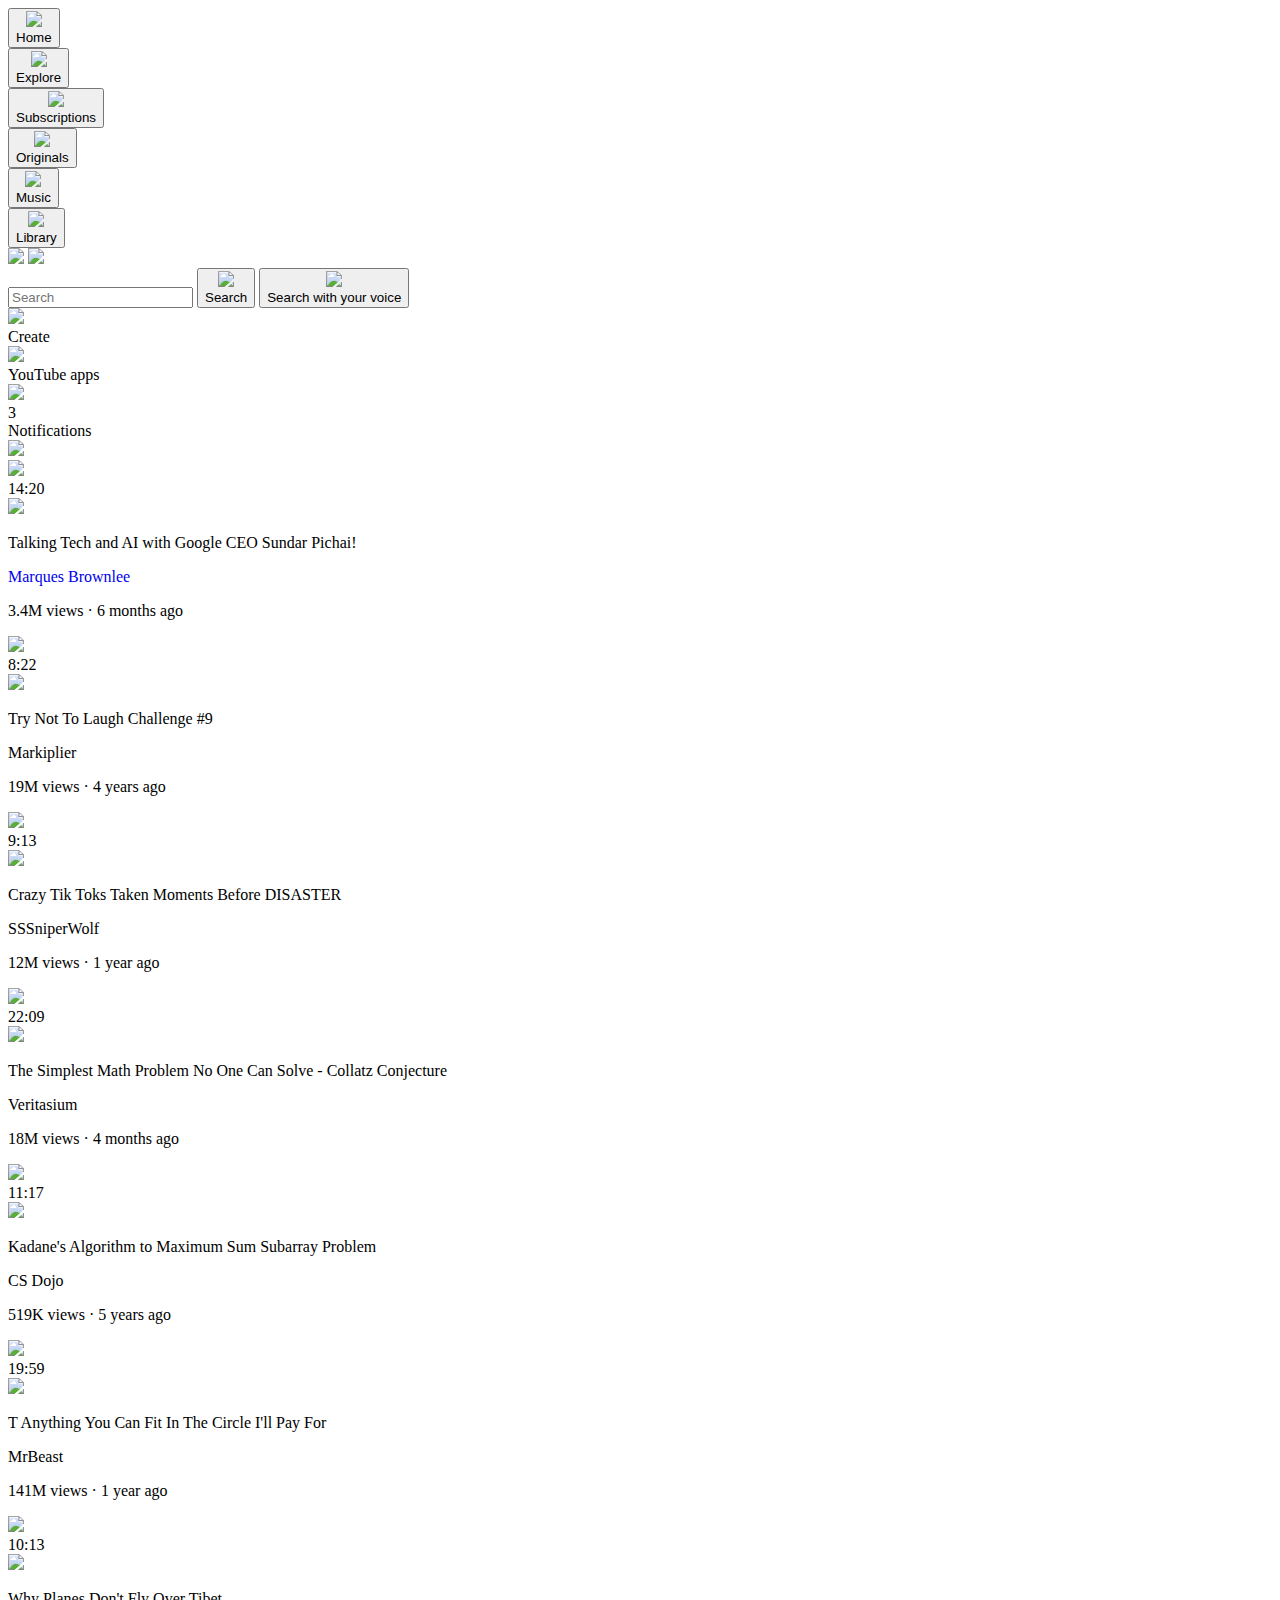
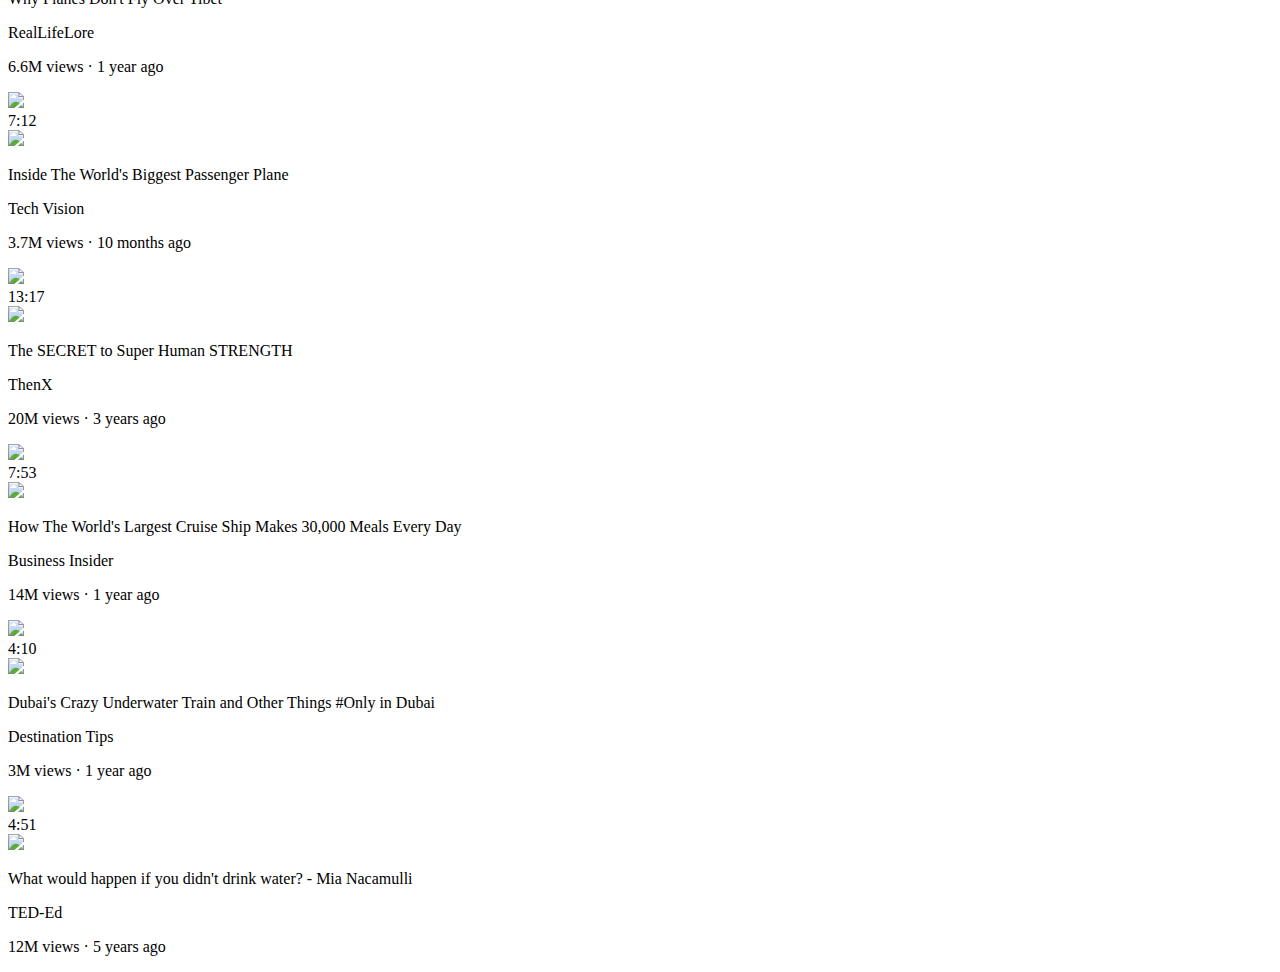
==== index.html @ 741eb768 "Update and rename youtube-copy-project.html to index.html" ====
<!DOCTYPE html>
<html>

<head>
    <title>Youtube</title>
    <link rel="stylesheet" href="../projects/styles/youtube.css">
    <link rel="preconnect" href="https://fonts.googleapis.com">
    <link rel="preconnect" href="https://fonts.gstatic.com" crossorigin>
    <link
        href="https://fonts.googleapis.com/css2?family=Roboto:ital,wght@0,100;0,300;0,400;0,500;0,700;0,900;1,100;1,300;1,400;1,500;1,700;1,900&display=swap"
        rel="stylesheet">
</head>

<body>
<div class="sidebar">
    <div><button class="icon-button home-button"><img class="icon" src="../../projects/images/home.svg"><div>Home</div></button></div>
    <div><button class="icon-button"><img class="icon" src="../../projects/images/explore.svg"><div>Explore</div></button></div>
    <div><button class="icon-button"><img class="icon" src="../../projects/images/subscriptions.svg"><div>Subscriptions</div></button></div>
    <div><button class="icon-button"><img class="icon" src="../../projects/images/originals.svg"><div>Originals</div></button></div>
    <div><button class="icon-button"><img class="icon" src="../../projects/images/youtube-music.svg"><div>Music</div></button></div>
    <div><button class="icon-button"><img class="icon" src="../../projects/images/library.svg"><div>Library</div></button></div>
</div>
    <div class="header">
        <div class="left-section">
           
                <img class="hamburger-menu" src="../../projects/images/hamburger-menu.svg">
                <img class="youtube-logo" src="../../projects/images/youtube-logo.svg">
        </div>
        <div class="middle-section">  <input type="text" class="input-button" placeholder="Search">
        <button class="search-button"><img class="search-button-icon" src="../../projects/images/search.svg">
            <div class="tooltip">Search</div>
        </button>
        <button class="voice-search"><img class="voice-search-icon" src="../../projects/images/voice-search-icon.svg">
            <div class="tooltip">Search with your voice</div>
        </button>
        </div>
        <div class="right-section">
            <div class="uploadButton"><img class="upload-button" src="../../projects/images/upload.svg"><div class="tooltip">Create</div></div>
            <div class="youtubeApps"><img class="youtube-app" src="../../projects/images/youtube-apps.svg"><div class="tooltip">YouTube apps</div></div>
            <div class="notifications-button-container">
                 <img class="notifications-button" src="../../projects/images/notifications.svg">
            <div class="notifications-count">3</div> 
            <div class="tooltip">Notifications</div>   
            </div>
            <img class="my-channel-button" src="../../projects/images/116157499_108825174258979_5008131871208756282_n.jpg">
        </div>
    </div>
  

    <div class="container">
        <div>
            <div class="thumbnail-container">
                <a href="https://www.youtube.com/watch?v=n2RNcPRtAiY&ab_channel=MarquesBrownlee"><img class="cs-thumbnail" src="../../projects/images/thumbnail-1.webp"></a>
           <div class="video-time">14:20</div>
        </div>
            <div>
                <div class="video-info">

                    <div class="profile">
                        <a href="https://www.youtube.com/c/mkbhd"><img class="profile-picture" src="../../projects/images/channel-1.jpeg"></a>
                    </div>

                    <div class="video-details">

                        <p class="video-title">Talking Tech and AI with Google CEO Sundar Pichai!</p>
                        <a href="https://www.youtube.com/c/mkbhd" style="text-decoration:none"><p class="video-author">Marques Brownlee</p></a>
                        <p class="video-stats">3.4M views &#183; 6 months ago</p>

                    </div>

                </div>


            </div>
        </div>

        <div>
            <div class="thumbnail-container"><img class="cs-thumbnail" src="../../projects/images/thumbnail-2.webp">
                <div class="video-time">8:22</div></div>
            <div>
                <div class="video-info">

                    <div class="profile">
                        <img class="profile-picture" src="../../projects/images/channel-2.jpeg">
                    </div>

                    <div class="video-details">

                        <p class="video-title">Try Not To Laugh Challenge #9</p>
                        <p class="video-author">Markiplier</p>
                        <p class="video-stats">19M views &#183; 4 years ago</p>

                    </div>

                </div>


            </div>
        </div>


        <div>
            <div class="thumbnail-container"><img class="cs-thumbnail" src="../../projects/images/thumbnail-3.webp">  <div class="video-time">9:13</div></div>
            <div>
                <div class="video-info">

                    <div class="profile">
                        <img class="profile-picture" src="../../projects/images/channel-3.jpeg">
                    </div>

                    <div class="video-details">

                        <p class="video-title"> Crazy Tik Toks Taken Moments Before DISASTER</p>
                        <p class="video-author">SSSniperWolf</p>
                        <p class="video-stats">12M views &#183; 1 year ago</p>

                    </div>

                </div>


            </div>
        </div>


        <div>
            <div class="thumbnail-container"><img class="cs-thumbnail" src="../../projects/images/thumbnail-4.webp">  <div class="video-time">22:09</div></div>
            <div>
                <div class="video-info">

                    <div class="profile">
                        <img class="profile-picture" src="../../projects/images/channel-4.jpeg">
                    </div>

                    <div class="video-details">

                        <p class="video-title">The Simplest Math Problem No One Can Solve - Collatz Conjecture</p>
                        <p class="video-author">Veritasium</p>
                        <p class="video-stats">18M views &#183; 4 months ago</p>

                    </div>

                </div>


            </div>
        </div>


        <div>
            <div class="thumbnail-container"><img class="cs-thumbnail" src="../../projects/images/thumbnail-5.webp">  <div class="video-time">11:17</div></div>
            <div>
                <div class="video-info">

                    <div class="profile">
                        <img class="profile-picture" src="../../projects/images/channel-5.jpeg">
                    </div>

                    <div class="video-details">

                        <p class="video-title"> Kadane's Algorithm to Maximum Sum Subarray Problem</p>
                        <p class="video-author">CS Dojo</p>
                        <p class="video-stats">519K views &#183; 5 years ago</p>

                    </div>

                </div>


            </div>
        </div>


        <div>
            <div class="thumbnail-container"><img class="cs-thumbnail" src="../../projects/images/thumbnail-6.webp">  <div class="video-time">19:59</div></div>
            <div>
                <div class="video-info">

                    <div class="profile">
                        <img class="profile-picture" src="../../projects/images/channel-6.jpeg">
                    </div>

                    <div class="video-details">

                        <p class="video-title">T Anything You Can Fit In The Circle I'll Pay For</p>
                        <p class="video-author">MrBeast</p>
                        <p class="video-stats">141M views &#183; 1 year ago</p>

                    </div>

                </div>


            </div>
        </div>
        <div>
            <div class="thumbnail-container"><img class="cs-thumbnail" src="../../projects/images/thumbnail-7.webp">
                <div class="video-time">10:13</div></div>
            <div>
                <div class="video-info">

                    <div class="profile">
                        <img class="profile-picture" src="../../projects/images/channel-7.jpeg">
                    </div>

                    <div class="video-details">

                        <p class="video-title">Why Planes Don't Fly Over Tibet</p>
                        <p class="video-author">RealLifeLore</p>
                        <p class="video-stats">6.6M views &#183; 1 year ago</p>

                    </div>

                </div>


            </div>
        </div>
        <div>
            <div class="thumbnail-container"><img class="cs-thumbnail" src="../../projects/images/thumbnail-8.webp">
                <div class="video-time">7:12</div></div>
            <div>
                <div class="video-info">

                    <div class="profile">
                        <img class="profile-picture" src="../../projects/images/channel-8.jpeg">
                    </div>

                    <div class="video-details">

                        <p class="video-title">Inside The World's Biggest Passenger Plane</p>
                        <p class="video-author">Tech Vision</p>
                        <p class="video-stats">3.7M views &#183; 10 months ago</p>

                    </div>

                </div>


            </div>
        </div>
        <div>
            <div class="thumbnail-container"><img class="cs-thumbnail" src="../../projects/images/thumbnail-9.webp">
                <div class="video-time">13:17</div></div>
            <div>
                <div class="video-info">

                    <div class="profile">
                        <img class="profile-picture" src="../../projects/images/channel-9.jpeg">
                    </div>

                    <div class="video-details">

                        <p class="video-title">The SECRET to Super Human STRENGTH</p>
                        <p class="video-author">ThenX</p>
                        <p class="video-stats">20M views &#183; 3 years ago</p>

                    </div>

                </div>


            </div>
        </div>
        <div>
            <div class="thumbnail-container"><img class="cs-thumbnail" src="../../projects/images/thumbnail-10.webp">
                <div class="video-time">7:53</div></div>
            <div>
                <div class="video-info">

                    <div class="profile">
                        <img class="profile-picture" src="../../projects/images/channel-10.jpeg">
                    </div>

                    <div class="video-details">

                        <p class="video-title">How The World's Largest Cruise Ship Makes 30,000 Meals Every Day</p>
                        <p class="video-author">Business Insider</p>
                        <p class="video-stats">14M views &#183; 1 year ago</p>

                    </div>

                </div>


            </div>
        </div>
        <div>
            <div class="thumbnail-container"><img class="cs-thumbnail" src="../../projects/images/thumbnail-11.webp">
                <div class="video-time">4:10</div></div>
            <div>
                <div class="video-info">

                    <div class="profile">
                        <img class="profile-picture" src="../../projects/images/channel-11.jpeg">
                    </div>

                    <div class="video-details">

                        <p class="video-title">Dubai's Crazy Underwater Train and Other Things #Only in Dubai</p>
                        <p class="video-author">Destination Tips</p>
                        <p class="video-stats">3M views &#183; 1 year ago</p>

                    </div>

                </div>


            </div>
        </div>
        <div>
            <div class="thumbnail-container"><img class="cs-thumbnail" src="../../projects/images/thumbnail-12.webp">
                <div class="video-time">4:51</div></div>
            <div>
                <div class="video-info">

                    <div class="profile">
                        <img class="profile-picture" src="../../projects/images/channel-12.jpeg">
                    </div>

                    <div class="video-details">

                        <p class="video-title">What would happen if you didn't drink water? - Mia Nacamulli</p>
                        <p class="video-author">TED-Ed</p>
                        <p class="video-stats">12M views &#183; 5 years ago</p>

                    </div>

                </div>


            </div>
        </div>



    </div>

</body>

</html>
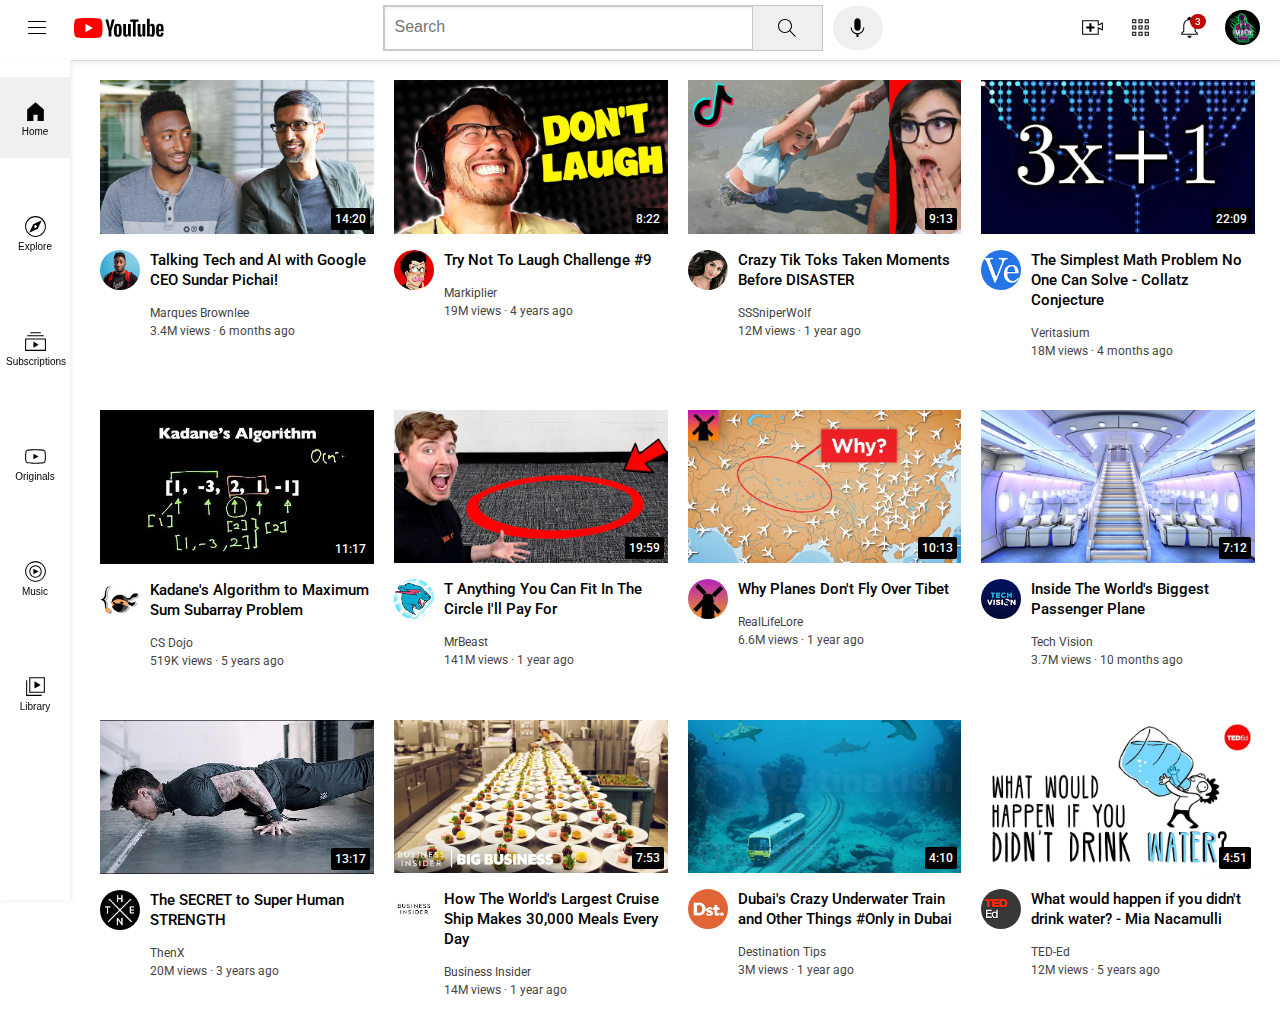
==== commit 501a9681: "index.html" ====
--- a/index.html
+++ b/index.html
@@ -3,7 +3,7 @@
 
 <head>
     <title>Youtube</title>
-    <link rel="stylesheet" href="../projects/styles/youtube.css">
+    <link rel="stylesheet" href="styles/youtube.css">
     <link rel="preconnect" href="https://fonts.googleapis.com">
     <link rel="preconnect" href="https://fonts.gstatic.com" crossorigin>
     <link
@@ -13,36 +13,36 @@
 
 <body>
 <div class="sidebar">
-    <div><button class="icon-button home-button"><img class="icon" src="../../projects/images/home.svg"><div>Home</div></button></div>
-    <div><button class="icon-button"><img class="icon" src="../../projects/images/explore.svg"><div>Explore</div></button></div>
-    <div><button class="icon-button"><img class="icon" src="../../projects/images/subscriptions.svg"><div>Subscriptions</div></button></div>
-    <div><button class="icon-button"><img class="icon" src="../../projects/images/originals.svg"><div>Originals</div></button></div>
-    <div><button class="icon-button"><img class="icon" src="../../projects/images/youtube-music.svg"><div>Music</div></button></div>
-    <div><button class="icon-button"><img class="icon" src="../../projects/images/library.svg"><div>Library</div></button></div>
+    <div><button class="icon-button home-button"><img class="icon" src="images/home.svg"><div>Home</div></button></div>
+    <div><button class="icon-button"><img class="icon" src="images/explore.svg"><div>Explore</div></button></div>
+    <div><button class="icon-button"><img class="icon" src="images/subscriptions.svg"><div>Subscriptions</div></button></div>
+    <div><button class="icon-button"><img class="icon" src="images/originals.svg"><div>Originals</div></button></div>
+    <div><button class="icon-button"><img class="icon" src="images/youtube-music.svg"><div>Music</div></button></div>
+    <div><button class="icon-button"><img class="icon" src="images/library.svg"><div>Library</div></button></div>
 </div>
     <div class="header">
         <div class="left-section">
            
-                <img class="hamburger-menu" src="../../projects/images/hamburger-menu.svg">
-                <img class="youtube-logo" src="../../projects/images/youtube-logo.svg">
+                <img class="hamburger-menu" src="images/hamburger-menu.svg">
+                <img class="youtube-logo" src="images/youtube-logo.svg">
         </div>
         <div class="middle-section">  <input type="text" class="input-button" placeholder="Search">
-        <button class="search-button"><img class="search-button-icon" src="../../projects/images/search.svg">
+        <button class="search-button"><img class="search-button-icon" src="images/search.svg">
             <div class="tooltip">Search</div>
         </button>
-        <button class="voice-search"><img class="voice-search-icon" src="../../projects/images/voice-search-icon.svg">
+        <button class="voice-search"><img class="voice-search-icon" src="images/voice-search-icon.svg">
             <div class="tooltip">Search with your voice</div>
         </button>
         </div>
         <div class="right-section">
-            <div class="uploadButton"><img class="upload-button" src="../../projects/images/upload.svg"><div class="tooltip">Create</div></div>
-            <div class="youtubeApps"><img class="youtube-app" src="../../projects/images/youtube-apps.svg"><div class="tooltip">YouTube apps</div></div>
+            <div class="uploadButton"><img class="upload-button" src="images/upload.svg"><div class="tooltip">Create</div></div>
+            <div class="youtubeApps"><img class="youtube-app" src="images/youtube-apps.svg"><div class="tooltip">YouTube apps</div></div>
             <div class="notifications-button-container">
-                 <img class="notifications-button" src="../../projects/images/notifications.svg">
+                 <img class="notifications-button" src="images/notifications.svg">
             <div class="notifications-count">3</div> 
             <div class="tooltip">Notifications</div>   
             </div>
-            <img class="my-channel-button" src="../../projects/images/116157499_108825174258979_5008131871208756282_n.jpg">
+            <img class="my-channel-button" src="images/116157499_108825174258979_5008131871208756282_n.jpg">
         </div>
     </div>
   
@@ -50,14 +50,14 @@
     <div class="container">
         <div>
             <div class="thumbnail-container">
-                <a href="https://www.youtube.com/watch?v=n2RNcPRtAiY&ab_channel=MarquesBrownlee"><img class="cs-thumbnail" src="../../projects/images/thumbnail-1.webp"></a>
+                <a href="https://www.youtube.com/watch?v=n2RNcPRtAiY&ab_channel=MarquesBrownlee"><img class="cs-thumbnail" src="images/thumbnail-1.webp"></a>
            <div class="video-time">14:20</div>
         </div>
             <div>
                 <div class="video-info">
 
                     <div class="profile">
-                        <a href="https://www.youtube.com/c/mkbhd"><img class="profile-picture" src="../../projects/images/channel-1.jpeg"></a>
+                        <a href="https://www.youtube.com/c/mkbhd"><img class="profile-picture" src="images/channel-1.jpeg"></a>
                     </div>
 
                     <div class="video-details">
@@ -75,13 +75,13 @@
         </div>
 
         <div>
-            <div class="thumbnail-container"><img class="cs-thumbnail" src="../../projects/images/thumbnail-2.webp">
+            <div class="thumbnail-container"><img class="cs-thumbnail" src="images/thumbnail-2.webp">
                 <div class="video-time">8:22</div></div>
             <div>
                 <div class="video-info">
 
                     <div class="profile">
-                        <img class="profile-picture" src="../../projects/images/channel-2.jpeg">
+                        <img class="profile-picture" src="images/channel-2.jpeg">
                     </div>
 
                     <div class="video-details">
@@ -100,12 +100,12 @@
 
 
         <div>
-            <div class="thumbnail-container"><img class="cs-thumbnail" src="../../projects/images/thumbnail-3.webp">  <div class="video-time">9:13</div></div>
-            <div>
-                <div class="video-info">
-
-                    <div class="profile">
-                        <img class="profile-picture" src="../../projects/images/channel-3.jpeg">
+            <div class="thumbnail-container"><img class="cs-thumbnail" src="images/thumbnail-3.webp">  <div class="video-time">9:13</div></div>
+            <div>
+                <div class="video-info">
+
+                    <div class="profile">
+                        <img class="profile-picture" src="images/channel-3.jpeg">
                     </div>
 
                     <div class="video-details">
@@ -124,12 +124,12 @@
 
 
         <div>
-            <div class="thumbnail-container"><img class="cs-thumbnail" src="../../projects/images/thumbnail-4.webp">  <div class="video-time">22:09</div></div>
-            <div>
-                <div class="video-info">
-
-                    <div class="profile">
-                        <img class="profile-picture" src="../../projects/images/channel-4.jpeg">
+            <div class="thumbnail-container"><img class="cs-thumbnail" src="images/thumbnail-4.webp">  <div class="video-time">22:09</div></div>
+            <div>
+                <div class="video-info">
+
+                    <div class="profile">
+                        <img class="profile-picture" src="images/channel-4.jpeg">
                     </div>
 
                     <div class="video-details">
@@ -148,12 +148,12 @@
 
 
         <div>
-            <div class="thumbnail-container"><img class="cs-thumbnail" src="../../projects/images/thumbnail-5.webp">  <div class="video-time">11:17</div></div>
-            <div>
-                <div class="video-info">
-
-                    <div class="profile">
-                        <img class="profile-picture" src="../../projects/images/channel-5.jpeg">
+            <div class="thumbnail-container"><img class="cs-thumbnail" src="images/thumbnail-5.webp">  <div class="video-time">11:17</div></div>
+            <div>
+                <div class="video-info">
+
+                    <div class="profile">
+                        <img class="profile-picture" src="images/channel-5.jpeg">
                     </div>
 
                     <div class="video-details">
@@ -172,12 +172,12 @@
 
 
         <div>
-            <div class="thumbnail-container"><img class="cs-thumbnail" src="../../projects/images/thumbnail-6.webp">  <div class="video-time">19:59</div></div>
-            <div>
-                <div class="video-info">
-
-                    <div class="profile">
-                        <img class="profile-picture" src="../../projects/images/channel-6.jpeg">
+            <div class="thumbnail-container"><img class="cs-thumbnail" src="images/thumbnail-6.webp">  <div class="video-time">19:59</div></div>
+            <div>
+                <div class="video-info">
+
+                    <div class="profile">
+                        <img class="profile-picture" src="images/channel-6.jpeg">
                     </div>
 
                     <div class="video-details">
@@ -194,13 +194,13 @@
             </div>
         </div>
         <div>
-            <div class="thumbnail-container"><img class="cs-thumbnail" src="../../projects/images/thumbnail-7.webp">
+            <div class="thumbnail-container"><img class="cs-thumbnail" src="images/thumbnail-7.webp">
                 <div class="video-time">10:13</div></div>
             <div>
                 <div class="video-info">
 
                     <div class="profile">
-                        <img class="profile-picture" src="../../projects/images/channel-7.jpeg">
+                        <img class="profile-picture" src="images/channel-7.jpeg">
                     </div>
 
                     <div class="video-details">
@@ -217,13 +217,13 @@
             </div>
         </div>
         <div>
-            <div class="thumbnail-container"><img class="cs-thumbnail" src="../../projects/images/thumbnail-8.webp">
+            <div class="thumbnail-container"><img class="cs-thumbnail" src="images/thumbnail-8.webp">
                 <div class="video-time">7:12</div></div>
             <div>
                 <div class="video-info">
 
                     <div class="profile">
-                        <img class="profile-picture" src="../../projects/images/channel-8.jpeg">
+                        <img class="profile-picture" src="images/channel-8.jpeg">
                     </div>
 
                     <div class="video-details">
@@ -240,13 +240,13 @@
             </div>
         </div>
         <div>
-            <div class="thumbnail-container"><img class="cs-thumbnail" src="../../projects/images/thumbnail-9.webp">
+            <div class="thumbnail-container"><img class="cs-thumbnail" src="images/thumbnail-9.webp">
                 <div class="video-time">13:17</div></div>
             <div>
                 <div class="video-info">
 
                     <div class="profile">
-                        <img class="profile-picture" src="../../projects/images/channel-9.jpeg">
+                        <img class="profile-picture" src="images/channel-9.jpeg">
                     </div>
 
                     <div class="video-details">
@@ -263,13 +263,13 @@
             </div>
         </div>
         <div>
-            <div class="thumbnail-container"><img class="cs-thumbnail" src="../../projects/images/thumbnail-10.webp">
+            <div class="thumbnail-container"><img class="cs-thumbnail" src="images/thumbnail-10.webp">
                 <div class="video-time">7:53</div></div>
             <div>
                 <div class="video-info">
 
                     <div class="profile">
-                        <img class="profile-picture" src="../../projects/images/channel-10.jpeg">
+                        <img class="profile-picture" src="images/channel-10.jpeg">
                     </div>
 
                     <div class="video-details">
@@ -286,13 +286,13 @@
             </div>
         </div>
         <div>
-            <div class="thumbnail-container"><img class="cs-thumbnail" src="../../projects/images/thumbnail-11.webp">
+            <div class="thumbnail-container"><img class="cs-thumbnail" src="images/thumbnail-11.webp">
                 <div class="video-time">4:10</div></div>
             <div>
                 <div class="video-info">
 
                     <div class="profile">
-                        <img class="profile-picture" src="../../projects/images/channel-11.jpeg">
+                        <img class="profile-picture" src="images/channel-11.jpeg">
                     </div>
 
                     <div class="video-details">
@@ -309,13 +309,13 @@
             </div>
         </div>
         <div>
-            <div class="thumbnail-container"><img class="cs-thumbnail" src="../../projects/images/thumbnail-12.webp">
+            <div class="thumbnail-container"><img class="cs-thumbnail" src="images/thumbnail-12.webp">
                 <div class="video-time">4:51</div></div>
             <div>
                 <div class="video-info">
 
                     <div class="profile">
-                        <img class="profile-picture" src="../../projects/images/channel-12.jpeg">
+                        <img class="profile-picture" src="images/channel-12.jpeg">
                     </div>
 
                     <div class="video-details">
--- a/styles/youtube.css
+++ b/styles/youtube.css
@@ -0,0 +1,300 @@
+body{
+    font-family:Roboto , arial;
+    margin:0px;
+   padding-top: 65px;
+   padding-left:100px;
+   padding-right:25px;
+}
+
+.cs-thumbnail{
+    width:100%;
+    cursor: pointer;
+}
+.input-button{
+    display:block;
+    height: 40px;
+   flex:1;
+    padding-left: 10px;
+    border-style: solid;
+    box-shadow: inset 1px 2px 3px rgba(0,0,0,0.05);
+    border-color:  rgba(170, 170, 170, 0.622) ;
+    width:0
+}
+
+.video-title{
+    font-weight: 500;
+    font-size: 15px;
+    margin-bottom: 0px;
+    margin-top: 0px;
+    line-height: 20px;
+    cursor: pointer;
+}
+.video-author{
+    font-size: 12px;
+    margin-top: 16px;
+    margin-bottom:0px;
+    color:rgb(66, 65, 65);
+    cursor: pointer;
+    transition: color 0.15ms;
+}
+.video-author:hover{
+    color:rgb(193, 193, 193);
+    
+}
+.video-stats{
+    font-size: 12px;
+    margin-top: 4px;
+    color:rgb(69, 68, 68);
+}
+.thumbnail-container{
+    margin-bottom: 12px;
+    position: relative;
+}
+
+.profile-picture{
+width:40px;
+border-radius: 100px;
+cursor: pointer;
+}
+.video-info{
+    display:grid;
+    grid-template-columns: 50px 1fr;
+}
+.container{
+    display:grid;
+    grid-template-columns:1fr 1fr 1fr;
+   row-gap: 40px;
+   column-gap: 20px;
+   padding-top: 15px;
+}
+
+@media (min-width:1000px){
+    .container{
+    grid-template-columns: 1fr 1fr 1fr 1fr;
+}
+}
+
+@media (max-width:749px) and (min-width:999px){
+    .container{
+    grid-template-columns: 1fr 1fr 1fr; 
+ }
+}
+
+@media (max-width:750px){
+    .container{
+    grid-template-columns: 1fr 1fr;
+}
+}
+
+.header{
+    padding-bottom: 5px;
+   height:55px;
+    background-color: white;
+    display: flex;
+    flex-direction: row;
+    justify-content: space-between;
+     position: fixed;
+    top:0;
+    right:0;
+    left:0; 
+    border-bottom-width:1px ;
+    border-bottom-style:solid ;
+    border-bottom-color:rgb(219, 219, 219);
+    z-index:1;
+    box-shadow:1px 1px 5px rgba(0,0,0,0.1);
+
+}
+
+.left-section{
+    
+    width:150px;
+    display:flex;
+    align-items: center;
+}
+
+.middle-section{
+    display:flex;
+    flex-direction: row;
+   flex:1;
+   margin-right:35px;
+   margin-left: 70px;
+  
+   max-width: 500px;
+   align-items: center;
+}
+.right-section{
+    display: flex;
+    flex-direction: row;
+    justify-content: space-between;
+    width:200px;
+    align-items: center;
+    flex-shrink: 0;
+}
+.hamburger-menu{
+    margin-left:25px;
+height: 24px;
+margin-right:25px;
+cursor: pointer;
+}
+.youtube-logo{
+   height: 20px;
+   cursor: pointer;
+}
+.search-button{
+    height:46px;
+    width:70px;
+    border-width:thin;
+    border-left: 0px;
+    border-style: solid;
+    border-color: rgba(170, 170, 170, 0.622) ;
+    margin-left: -1px;
+    cursor: pointer;
+    display:flex;
+    flex-direction: column;
+    justify-content: center;
+    align-items: center;
+
+}
+.voice-search{
+    height: 44px;
+    width:50px;
+    border-radius: 100px;
+    margin-left:10px;
+    border:none;
+    cursor: pointer;
+    display:flex;
+    align-items: center;
+    justify-content: center;
+}
+.search-button-icon{
+    width:24px;
+}
+.input-button::placeholder{
+    font-size: 16px;;
+}
+.voice-search-icon{
+    width:25px;
+}
+.upload-button,.youtube-app,.notifications-button{
+    width:25px;
+    cursor: pointer;
+}
+.my-channel-button{
+    border-radius: 100px;
+    height: 35px;
+    margin-right: 20px;
+    cursor: pointer;
+}
+.video-time{
+    position:absolute;
+    background-color: black;
+    color:white;
+    padding: 4px 4px;
+    bottom:8px;
+    right:4px;
+    border-radius: 2px;
+    font-size: 12px;
+    font-weight: 500;
+}
+.notifications-button-container{
+    position: relative;
+}
+.notifications-count{
+    position:absolute;
+    background-color: rgb(192, 2, 2);
+    color:white;
+    padding-right: 5px;
+    padding-left: 5px;
+    padding-top: 2px;
+    padding-bottom: 2px;
+    border-radius: 100px;
+    font-size:10px;
+    font-weight: 500;
+    top:-1px;
+    right:-4px;
+}
+.sidebar{
+    display:flex;
+    flex-direction: column;
+    width:70px;
+    position:fixed;
+    z-index: 2;
+    top:60px;
+    bottom: 0;
+    left:0;
+    border-right-width:1px ;
+    border-right-style:solid ;
+    border-right-color:rgb(241, 241, 241);
+    text-align: center;
+    align-items: center;
+    justify-content: space-around;
+    padding-bottom: 150px;
+    
+    background-color: white;
+    box-shadow:1px 1px 5px rgba(0,0,0,0.05);
+
+}
+.icon{
+    width:25px;
+}
+.icon-button{
+    border:none;
+    width:70px;
+    font-size:10px;
+    height: 81px;
+    background-color: white;
+
+}
+.home-button{
+    background-color: rgb(240, 240, 240);
+}
+.icon-button:hover{
+background-color: rgb(240, 240, 240);
+cursor: pointer;
+}
+.search-button .tooltip,
+.voice-search .tooltip,
+.uploadButton .tooltip,
+.youtubeApps .tooltip
+{
+    position: absolute;
+    background-color: grey;
+    color:white;
+    padding: 4px 8px;
+    bottom:-20px;
+    font-size: 12px;
+    border-radius: 2px;
+    opacity: 0;
+    transition: opacity 0.15ms;
+    pointer-events: none;
+    white-space: nowrap;
+}
+.notifications-button-container .tooltip{
+    position: absolute;
+    background-color: grey;
+    color:white;
+    padding: 4px 8px;
+    bottom:-40px;
+    font-size: 12px;
+    border-radius: 2px;
+    opacity: 0;
+    transition: opacity 0.15ms;
+    pointer-events: none;
+    white-space: nowrap;
+}
+.search-button:hover .tooltip,
+.voice-search:hover .tooltip,
+.uploadButton:hover .tooltip,
+.youtubeApps:hover .tooltip,
+.notifications-button-container:hover .tooltip{
+    opacity: 1;
+}
+.uploadButton,
+.youtubeApps,
+.notifications-button-container{
+    display:flex;
+    flex-direction: column;
+    justify-content: center;
+    align-items: center;
+
+}